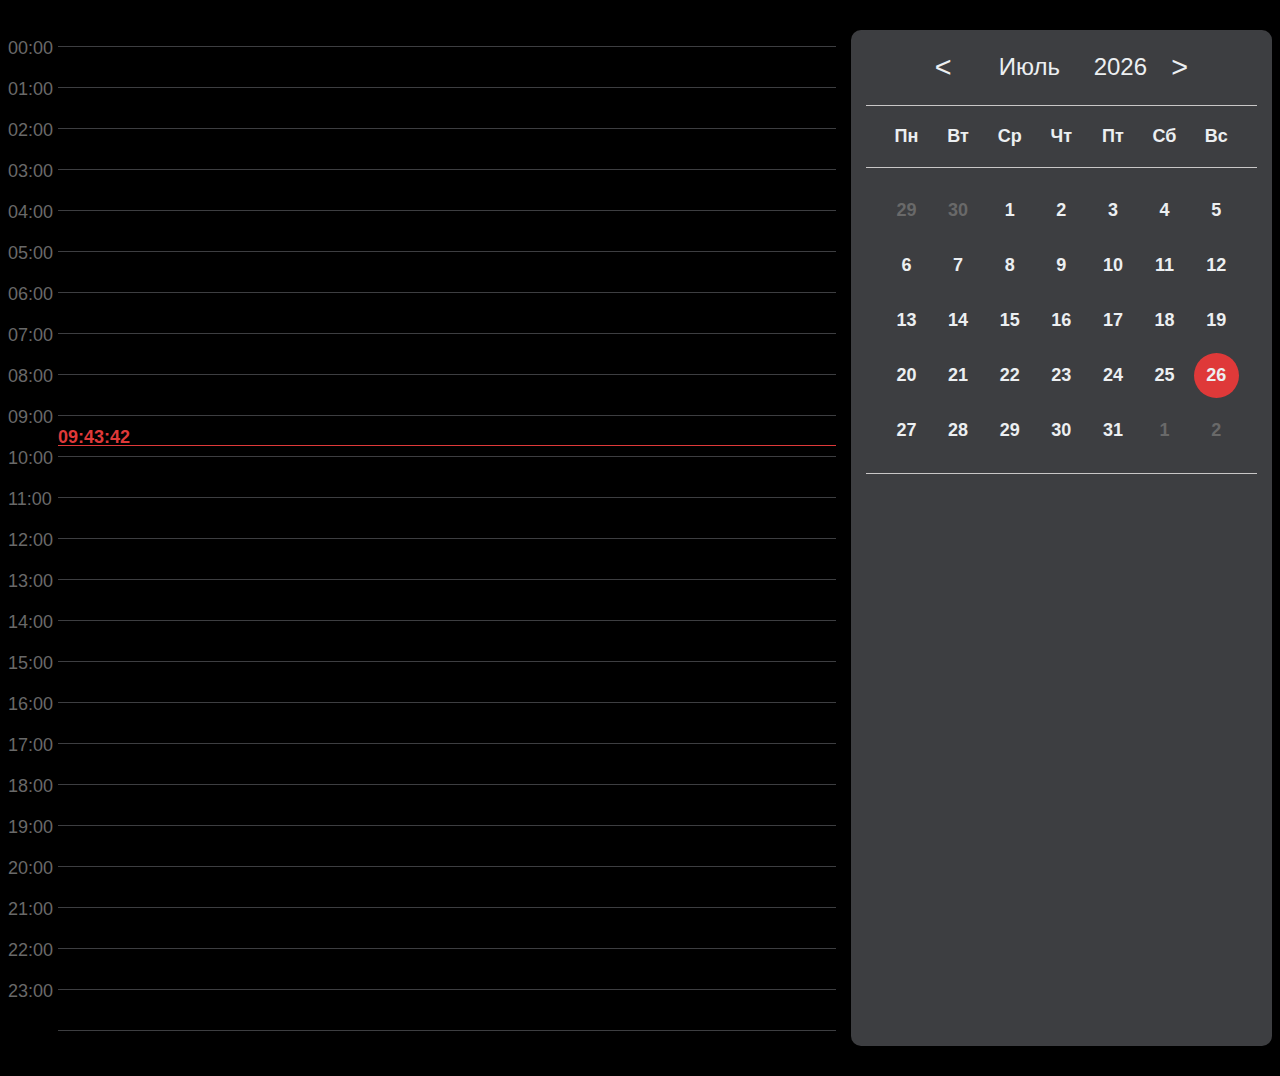
==== Calendar/index.html @ b625a657 "fix bag with day.toJSON()" ====
<!DOCTYPE html>
<html lang="en">

<head>
    <meta charset="UTF-8">
    <meta http-equiv="X-UA-Compatible" content="IE=edge">
    <meta name="viewport" content="width=device-width, initial-scale=1.0">
    <title>Document</title>
    <link rel="stylesheet" href="style.css">
    <script src="timeLineInSchedule.js" type="module"></script>
    <script src="schedule.js" type="module"></script>
    <script src="calendar.js" type="module"></script>
    <script src="app.js" type="module"></script>
</head>

<body>
<div class="container">
    <div class="schedule">
        <ul class="schedule-timeBlocks">
            <li class="timeline"></li>
            <li class="schedule-timeBlock"></li>
            <li class="schedule-timeBlock"></li>
            <li class="schedule-timeBlock"></li>
            <li class="schedule-timeBlock"></li>
            <li class="schedule-timeBlock"></li>
            <li class="schedule-timeBlock"></li>
            <li class="schedule-timeBlock"></li>
            <li class="schedule-timeBlock"></li>
            <li class="schedule-timeBlock"></li>
            <li class="schedule-timeBlock"></li>
            <li class="schedule-timeBlock"></li>
            <li class="schedule-timeBlock"></li>
            <li class="schedule-timeBlock"></li>
            <li class="schedule-timeBlock"></li>
            <li class="schedule-timeBlock"></li>
            <li class="schedule-timeBlock"></li>
            <li class="schedule-timeBlock"></li>
            <li class="schedule-timeBlock"></li>
            <li class="schedule-timeBlock"></li>
            <li class="schedule-timeBlock"></li>
            <li class="schedule-timeBlock"></li>
            <li class="schedule-timeBlock"></li>
            <li class="schedule-timeBlock"></li>
            <li class="schedule-timeBlock"></li>
        </ul>
    </div>
    <div class="cal">
        <ul class="cal-header">
            <li class="btn">
                <button class="btn-prev">&#60</button>
            </li>
            <li class="cal-header-month">
                <select class="select-month" name="month">
                    <option value="1">Январь</option>
                    <option value="2">Февраль</option>
                    <option value="3">Март</option>
                    <option value="4">Апрель</option>
                    <option value="5">Май</option>
                    <option value="6">Июнь</option>
                    <option value="7">Июль</option>
                    <option value="8" selected>Август</option>
                    <option value="9">Сентябрь</option>
                    <option value="10">Октябрь</option>
                    <option value="11">Ноябрь</option>
                    <option value="12">Декабрь</option>
                </select>
                </li>
                <li class="cal-header-year">
                    <select class="select-year" name="year">
                        <option value="2020">2020</option>
                        <option value="2021" selected>2021</option>
                        <option value="2022">2022</option>
                        <option value="2023">2023</option>
                        <option value="2024">2024</option>
                        <option value="2025">2025</option>
                    </select>
                </li>
                <li class="btn">
                    <button class="btn-next">&#62</button>
                </li>
            </ul>
            <ul class="cal-week-days">
                <li class="cal-week-day">Пн</li>
                <li class="cal-week-day">Вт</li>
                <li class="cal-week-day">Ср</li>
                <li class="cal-week-day">Чт</li>
                <li class="cal-week-day">Пт</li>
                <li class="cal-week-day">Сб</li>
                <li class="cal-week-day">Вс</li>
            </ul>
            <ul class="cal-days">
                <li class="cal-day cal-day--not-in-month"><a href="?day=2021-07-31" aria-label="Sat Jul 31 2021">31</a>
                </li>
                <li class="cal-day"><a href="?day=2021-08-01" aria-label="Sun Aug 01 2021">1</a></li>
            </ul>
        </div>
    </div>
</body>

</html>
---- Calendar/style.css ----
body {
    font-size: 18px;
    font-family: sans-serif;
    color: #ECEFF1;
    background-color: #000;
    box-sizing: border-box;
}

.container {
    width: 100%;
    margin: 30px auto;
    display: grid;
    grid-template-columns: 2fr 1fr;


}

.schedule {

}

.schedule-timeBlocks {
    list-style: none;
    margin: 0;
    margin-top: 15px;
    margin-bottom: 15px;
    padding-left: 50px;
    padding-right: 15px;
    display: flex;
    flex-direction: column;
    align-items: stretch;
    align-content: stretch;
}

.schedule-timeBlock {
    height: 40px;
    border-top: #3d3e41 solid 1px;
    border-left: none;
    border-right: none;
    width: 100%;
    align-self: stretch;
    position: relative;
}

.timeline {
    padding: 0;
    margin: 0;
    border-bottom: 1px solid rgb(223, 57, 57);
    color: rgb(223, 57, 57);
    position: relative;
    width: 100%;
    top: 0px;
    z-index: 10;
}

.timeline::before {
    content: attr(data-before);
    font-size: 1em;
    font-weight: 600;
    position: absolute;
    top: -18px;
    left: 0;
    z-index: 10;
}

li.schedule-timeBlock:last-child {
    border-bottom: #3d3e41 solid 1px;
}

li.schedule-timeBlock::before {
    color: #696969;
    font-size: 1em;
    position: absolute;
    top: -9px;
    left: -50px;
}

li.schedule-timeBlock:nth-child(2)::before {
    content: '00:00';
}

li.schedule-timeBlock:nth-child(3)::before {
    content: '01:00';
}

li.schedule-timeBlock:nth-child(4)::before {
    content: '02:00';
}

li.schedule-timeBlock:nth-child(5)::before {
    content: '03:00';
}

li.schedule-timeBlock:nth-child(6)::before {
    content: '04:00';
}

li.schedule-timeBlock:nth-child(7)::before {
    content: '05:00';
}

li.schedule-timeBlock:nth-child(8)::before {
    content: '06:00';
}

li.schedule-timeBlock:nth-child(9)::before {
    content: '07:00';
}

li.schedule-timeBlock:nth-child(10)::before {
    content: '08:00';
}

li.schedule-timeBlock:nth-child(11)::before {
    content: '09:00';
}

li.schedule-timeBlock:nth-child(12)::before {
    content: '10:00';
}

li.schedule-timeBlock:nth-child(13)::before {
    content: '11:00';
}

li.schedule-timeBlock:nth-child(14)::before {
    content: '12:00';
}

li.schedule-timeBlock:nth-child(15)::before {
    content: '13:00';
}

li.schedule-timeBlock:nth-child(16)::before {
    content: '14:00';
}

li.schedule-timeBlock:nth-child(17)::before {
    content: '15:00';
}

li.schedule-timeBlock:nth-child(18)::before {
    content: '16:00';
}

li.schedule-timeBlock:nth-child(19)::before {
    content: '17:00';
}

li.schedule-timeBlock:nth-child(20)::before {
    content: '18:00';
}

li.schedule-timeBlock:nth-child(21)::before {
    content: '19:00';
}

li.schedule-timeBlock:nth-child(22)::before {
    content: '20:00';
}

li.schedule-timeBlock:nth-child(23)::before {
    content: '21:00';
}

li.schedule-timeBlock:nth-child(24)::before {
    content: '22:00';
}

li.schedule-timeBlock:nth-child(25)::before {
    content: '23:00';
}


.cal {
    display: flex;
    flex-direction: column;
    flex-wrap: nowrap;
    align-content: stretch;
    max-width: 400px;
    border-radius: 10px;
    background-color: #3d3e41;
    padding-right: 15px;
    padding-left: 15px;
}

.cal ul {
    list-style: none;
    margin: 0;
    padding: 15px 15px;
}

.cal .cal-week-days {
    padding: 8px 15px;
}

.cal-header {
    display: flex;
    flex-direction: row;
    flex-wrap: nowrap;
    align-content: center;
    justify-content: center;
    align-items: center;

    font-size: 24px;
    font-weight: bold;
    border-bottom: 1px solid rgb(201, 199, 199);
}
.btn-prev, .btn-next {
    margin: 0 5px;
    padding: 0;
    height: 1.2em;
    width: 1.2em;
    font-size: 1.2em;
    background-color: transparent;
    color: #ECEFF1;
    border: none;
}
.btn-prev:hover, .btn-next:hover {
    cursor: pointer;
}
.cal-header-month, .cal-header-year, .btn {
    padding: 5px;
}
.select-month, .select-year {
    font-size: 1em;
    font-family: sans-serif;
    color: #ECEFF1;
    background-color: #3d3e41;
    border: none;
    appearance: none;
    box-sizing: content-box;
    margin: 0;
    padding: 0;
    text-align-last: center;
    width: 100%;
}

/*.select-month option, .select-year  option{*/
/*    padding: 5px;*/
/*}*/
.cal-week-days, .cal-days {
    display: grid;
    grid-template-columns: repeat(7, 1fr);
    justify-items: center;
    align-items: center;
    justify-content: center;
    align-content: center;

    font-weight: bold;

}

.cal-days {
    border-bottom: 1px solid rgb(201, 199, 199);
}

.cal-week-days {
    border-bottom: 1px solid rgb(201, 199, 199);
}

.cal-week-day, .cal-day, .cal-day a {
    width: 2.5em;
    height: 2.5em;
    text-align: center;
    line-height: 2.5em;
}

.cal-day.cal-day--not-in-month > a {
    color: #696969;
}

.cal-day {
    margin: 5px 0;
}

.cal-day a {
    font-size: 18px;
    font-family: sans-serif;
    color: #ECEFF1;
    text-decoration: none;
    display: block;
}

.cal-day a.active-day {
    border-radius: 50%;
    background-color: #ECEFF1;
    color: #696969;
}
/*.cal-day a:hover {*/
/*    border-radius: 50%;*/
/*    background-color: #ECEFF1;*/
/*    color: rgb(29, 28, 28);*/
/*}*/
.now-day {
    border-radius: 50%;
    background-color: rgb(223, 57, 57);
    color: rgb(29, 28, 28);
}
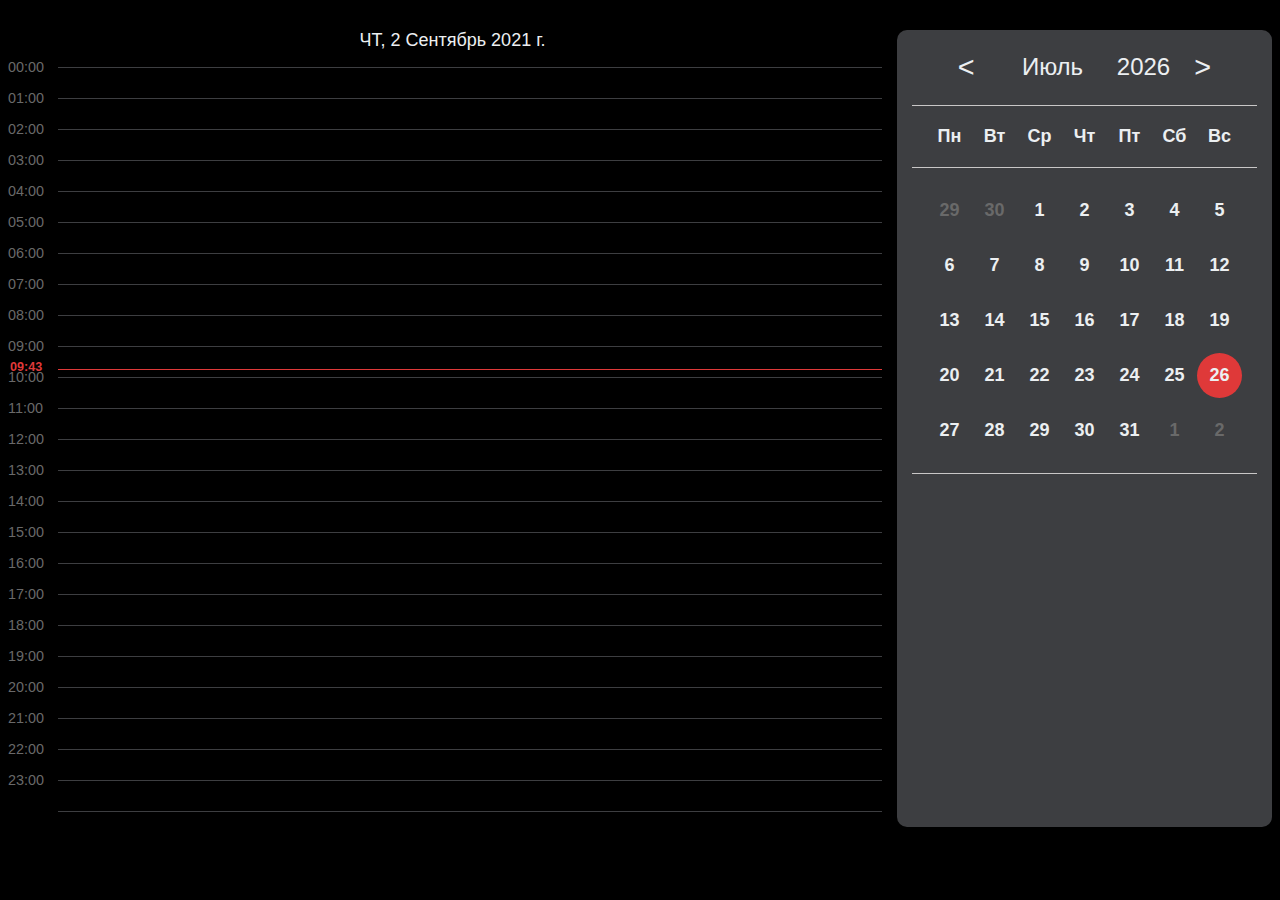
==== commit 8c5fb33b: "Верстка: начал адаптив" ====
--- a/Calendar/index.html
+++ b/Calendar/index.html
@@ -16,6 +16,7 @@
 <body>
 <div class="container">
     <div class="schedule">
+        <div class="schedule-header">ЧТ, 2 Сентябрь 2021 г.</div>
         <ul class="schedule-timeBlocks">
             <li class="timeline"></li>
             <li class="schedule-timeBlock"></li>
--- a/Calendar/style.css
+++ b/Calendar/style.css
@@ -9,14 +9,19 @@
 .container {
     width: 100%;
     margin: 30px auto;
-    display: grid;
-    grid-template-columns: 2fr 1fr;
-
-
+    display: flex;
+    /*grid-template-columns: 2fr 1fr;*/
+    flex-direction: row;
+    flex-wrap: nowrap;
 }
 
 .schedule {
-
+    width: 100%;
+    order: 0;
+}
+
+.schedule-header {
+    text-align: center;
 }
 
 .schedule-timeBlocks {
@@ -33,7 +38,7 @@
 }
 
 .schedule-timeBlock {
-    height: 40px;
+    height: 30px;
     border-top: #3d3e41 solid 1px;
     border-left: none;
     border-right: none;
@@ -55,119 +60,119 @@
 
 .timeline::before {
     content: attr(data-before);
-    font-size: 1em;
+    font-size: 0.7em;
     font-weight: 600;
     position: absolute;
-    top: -18px;
-    left: 0;
+    top: -9px;
+    left: -48px;
     z-index: 10;
 }
 
-li.schedule-timeBlock:last-child {
+.schedule-timeBlock:last-child {
     border-bottom: #3d3e41 solid 1px;
 }
 
-li.schedule-timeBlock::before {
+.schedule-timeBlock::before {
     color: #696969;
-    font-size: 1em;
+    font-size: 0.8em;
     position: absolute;
     top: -9px;
     left: -50px;
 }
 
-li.schedule-timeBlock:nth-child(2)::before {
+.schedule-timeBlock:nth-child(2)::before {
     content: '00:00';
 }
 
-li.schedule-timeBlock:nth-child(3)::before {
+.schedule-timeBlock:nth-child(3)::before {
     content: '01:00';
 }
 
-li.schedule-timeBlock:nth-child(4)::before {
+.schedule-timeBlock:nth-child(4)::before {
     content: '02:00';
 }
 
-li.schedule-timeBlock:nth-child(5)::before {
+.schedule-timeBlock:nth-child(5)::before {
     content: '03:00';
 }
 
-li.schedule-timeBlock:nth-child(6)::before {
+.schedule-timeBlock:nth-child(6)::before {
     content: '04:00';
 }
 
-li.schedule-timeBlock:nth-child(7)::before {
+.schedule-timeBlock:nth-child(7)::before {
     content: '05:00';
 }
 
-li.schedule-timeBlock:nth-child(8)::before {
+.schedule-timeBlock:nth-child(8)::before {
     content: '06:00';
 }
 
-li.schedule-timeBlock:nth-child(9)::before {
+.schedule-timeBlock:nth-child(9)::before {
     content: '07:00';
 }
 
-li.schedule-timeBlock:nth-child(10)::before {
+.schedule-timeBlock:nth-child(10)::before {
     content: '08:00';
 }
 
-li.schedule-timeBlock:nth-child(11)::before {
+.schedule-timeBlock:nth-child(11)::before {
     content: '09:00';
 }
 
-li.schedule-timeBlock:nth-child(12)::before {
+.schedule-timeBlock:nth-child(12)::before {
     content: '10:00';
 }
 
-li.schedule-timeBlock:nth-child(13)::before {
+.schedule-timeBlock:nth-child(13)::before {
     content: '11:00';
 }
 
-li.schedule-timeBlock:nth-child(14)::before {
+.schedule-timeBlock:nth-child(14)::before {
     content: '12:00';
 }
 
-li.schedule-timeBlock:nth-child(15)::before {
+.schedule-timeBlock:nth-child(15)::before {
     content: '13:00';
 }
 
-li.schedule-timeBlock:nth-child(16)::before {
+.schedule-timeBlock:nth-child(16)::before {
     content: '14:00';
 }
 
-li.schedule-timeBlock:nth-child(17)::before {
+.schedule-timeBlock:nth-child(17)::before {
     content: '15:00';
 }
 
-li.schedule-timeBlock:nth-child(18)::before {
+.schedule-timeBlock:nth-child(18)::before {
     content: '16:00';
 }
 
-li.schedule-timeBlock:nth-child(19)::before {
+.schedule-timeBlock:nth-child(19)::before {
     content: '17:00';
 }
 
-li.schedule-timeBlock:nth-child(20)::before {
+.schedule-timeBlock:nth-child(20)::before {
     content: '18:00';
 }
 
-li.schedule-timeBlock:nth-child(21)::before {
+.schedule-timeBlock:nth-child(21)::before {
     content: '19:00';
 }
 
-li.schedule-timeBlock:nth-child(22)::before {
+.schedule-timeBlock:nth-child(22)::before {
     content: '20:00';
 }
 
-li.schedule-timeBlock:nth-child(23)::before {
+.schedule-timeBlock:nth-child(23)::before {
     content: '21:00';
 }
 
-li.schedule-timeBlock:nth-child(24)::before {
+.schedule-timeBlock:nth-child(24)::before {
     content: '22:00';
 }
 
-li.schedule-timeBlock:nth-child(25)::before {
+.schedule-timeBlock:nth-child(25)::before {
     content: '23:00';
 }
 
@@ -182,6 +187,7 @@
     background-color: #3d3e41;
     padding-right: 15px;
     padding-left: 15px;
+    order: 1;
 }
 
 .cal ul {
@@ -297,3 +303,17 @@
     background-color: rgb(223, 57, 57);
     color: rgb(29, 28, 28);
 }
+
+@media screen and (max-width: 425px) {
+    .container {
+        flex-wrap: wrap;
+    }
+
+    .schedule {
+        order: 0;
+    }
+
+    .cal {
+        order: -1;
+    }
+}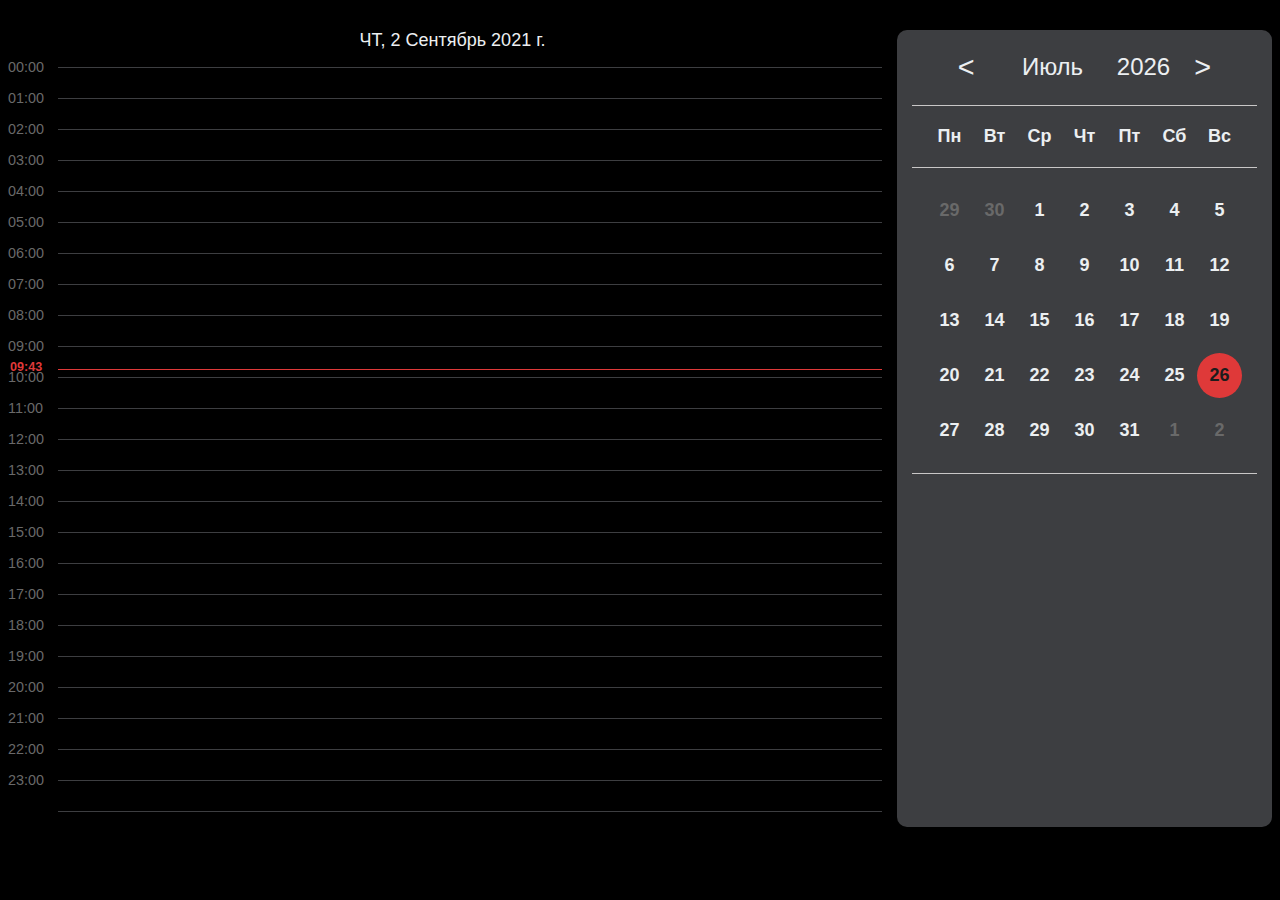
==== commit 9cb1031f: "переписал метод и логику создания и отрисовки createOption для selectMonth & selectYear" ====
--- a/Calendar/index.html
+++ b/Calendar/index.html
@@ -52,28 +52,12 @@
             </li>
             <li class="cal-header-month">
                 <select class="select-month" name="month">
-                    <option value="1">Январь</option>
-                    <option value="2">Февраль</option>
-                    <option value="3">Март</option>
-                    <option value="4">Апрель</option>
-                    <option value="5">Май</option>
-                    <option value="6">Июнь</option>
-                    <option value="7">Июль</option>
-                    <option value="8" selected>Август</option>
-                    <option value="9">Сентябрь</option>
-                    <option value="10">Октябрь</option>
-                    <option value="11">Ноябрь</option>
-                    <option value="12">Декабрь</option>
+
                 </select>
                 </li>
                 <li class="cal-header-year">
                     <select class="select-year" name="year">
-                        <option value="2020">2020</option>
-                        <option value="2021" selected>2021</option>
-                        <option value="2022">2022</option>
-                        <option value="2023">2023</option>
-                        <option value="2024">2024</option>
-                        <option value="2025">2025</option>
+
                     </select>
                 </li>
                 <li class="btn">
@@ -90,9 +74,9 @@
                 <li class="cal-week-day">Вс</li>
             </ul>
             <ul class="cal-days">
-                <li class="cal-day cal-day--not-in-month"><a href="?day=2021-07-31" aria-label="Sat Jul 31 2021">31</a>
-                </li>
-                <li class="cal-day"><a href="?day=2021-08-01" aria-label="Sun Aug 01 2021">1</a></li>
+<!--                <li class="cal-day cal-day&#45;&#45;not-in-month"><a href="?day=2021-07-31" aria-label="Sat Jul 31 2021">31</a>-->
+<!--                </li>-->
+<!--                <li class="cal-day"><a href="?day=2021-08-01" aria-label="Sun Aug 01 2021">1</a></li>-->
             </ul>
         </div>
     </div>
--- a/Calendar/style.css
+++ b/Calendar/style.css
@@ -54,7 +54,7 @@
     color: rgb(223, 57, 57);
     position: relative;
     width: 100%;
-    top: 0px;
+    top: 0;
     z-index: 10;
 }
 
@@ -288,7 +288,7 @@
     display: block;
 }
 
-.cal-day a.active-day {
+.cal-day .active-day {
     border-radius: 50%;
     background-color: #ECEFF1;
     color: #696969;
@@ -298,10 +298,15 @@
 /*    background-color: #ECEFF1;*/
 /*    color: rgb(29, 28, 28);*/
 /*}*/
-.now-day {
+.cal-day .now-day, .now-day.active-day {
     border-radius: 50%;
     background-color: rgb(223, 57, 57);
     color: rgb(29, 28, 28);
+}
+.now-day.active-day {
+    border-radius: 50%;
+    background-color: #ECEFF1;
+    color: rgb(223, 57, 57);
 }
 
 @media screen and (max-width: 425px) {
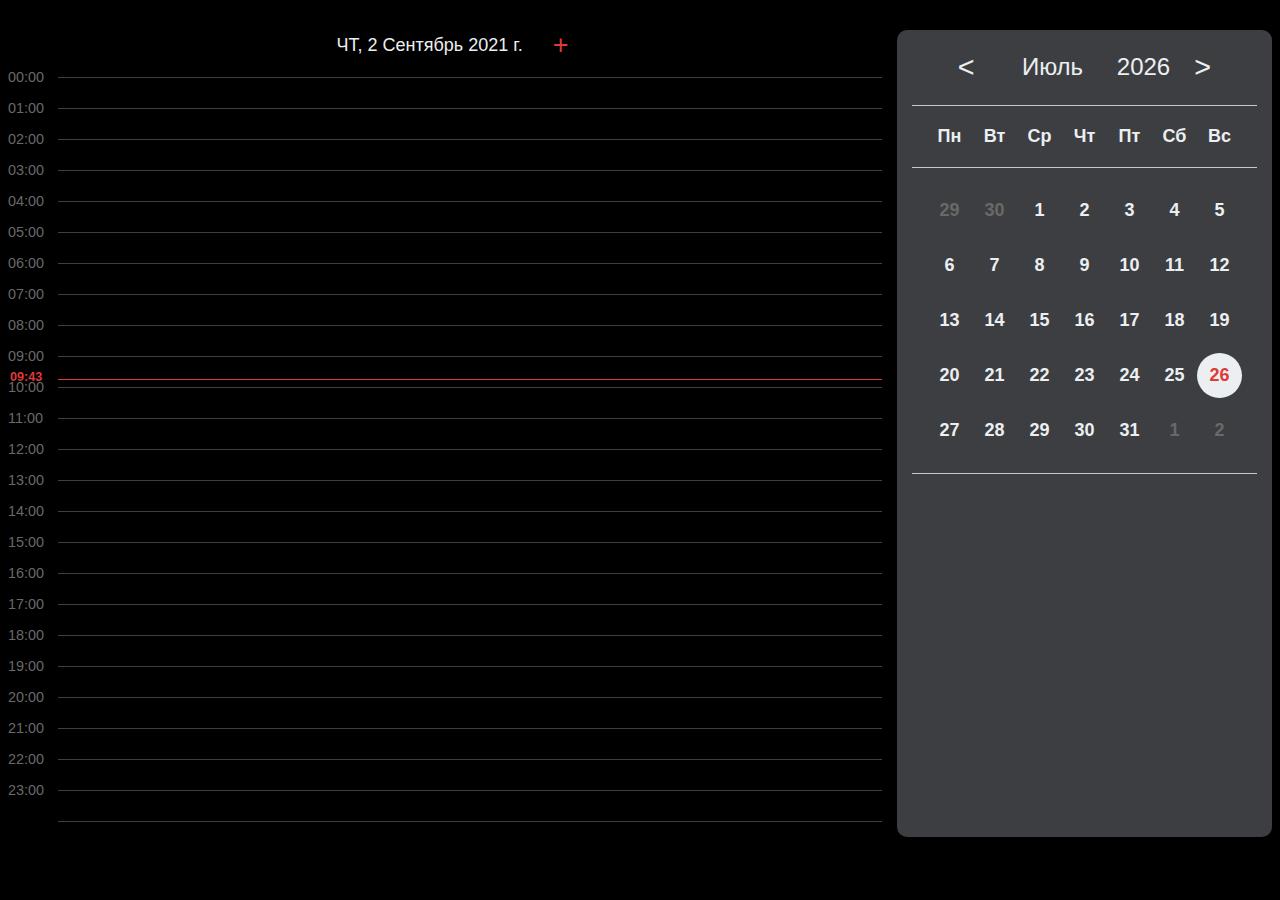
==== commit afeae2bc: "add modal" ====
--- a/Calendar/index.html
+++ b/Calendar/index.html
@@ -16,7 +16,10 @@
 <body>
 <div class="container">
     <div class="schedule">
-        <div class="schedule-header">ЧТ, 2 Сентябрь 2021 г.</div>
+        <div class="schedule-header">
+            <div class="shedule-title">ЧТ, 2 Сентябрь 2021 г.</div>
+            <button class="btn-addEvent" type="button">+</button>
+        </div>
         <ul class="schedule-timeBlocks">
             <li class="timeline"></li>
             <li class="schedule-timeBlock"></li>
@@ -74,10 +77,28 @@
                 <li class="cal-week-day">Вс</li>
             </ul>
             <ul class="cal-days">
-<!--                <li class="cal-day cal-day&#45;&#45;not-in-month"><a href="?day=2021-07-31" aria-label="Sat Jul 31 2021">31</a>-->
-<!--                </li>-->
-<!--                <li class="cal-day"><a href="?day=2021-08-01" aria-label="Sun Aug 01 2021">1</a></li>-->
+
             </ul>
+        </div>
+    </div>
+    <div id="addEvent" class="modal">
+        <div class="modal__body">
+            <div class="modal__content">
+                <form action="" class="eventForm">
+                    <div class="modal__header">
+                        <h2>Событие</h2>
+                        <a href="" class="modal__close">+</a>
+                    </div>
+                    <div class="modal__body">
+                            <label for="titleEvent"></label>
+                            <input type="text" id="titleEvent" class="titleEvent" placeholder="Название">
+                    </div>
+                    <div class="modal__footer">
+                        <button class="eventForm__submit" type="submit">Добавить</button>
+                        <button class="eventForm__cancel" type="reset">Отмена</button>
+                    </div>
+                </form>
+            </div>
         </div>
     </div>
 </body>
--- a/Calendar/style.css
+++ b/Calendar/style.css
@@ -21,7 +21,25 @@
 }
 
 .schedule-header {
+    display: flex;
+    flex-direction: row;
+    flex-wrap: nowrap;
+    align-content: center;
+    justify-content: center;
+    align-items: center;
+}
+
+.schedule-title {
     text-align: center;
+}
+.btn-addEvent {
+    margin-left: 30px;
+    color: rgb(223, 57, 57);
+    font-size: 1.5em;
+    padding: 0;
+    border: none;
+    background-color: transparent;
+    cursor: pointer;
 }
 
 .schedule-timeBlocks {
@@ -55,7 +73,7 @@
     position: relative;
     width: 100%;
     top: 0;
-    z-index: 10;
+    z-index: 0;
 }
 
 .timeline::before {
@@ -309,6 +327,93 @@
     color: rgb(223, 57, 57);
 }
 
+.modal {
+    position: fixed;
+    width: 100%;
+    height: 100%;
+    background-color: rgba(0, 0, 0, 0.8);
+    top: 0;
+    left: 0;
+    opacity: 0;
+    visibility: hidden;
+    transition: all 0.3s ease 0s;
+
+}
+.modal-visible {
+    opacity: 1;
+    visibility: visible;
+}
+
+.modal__header {
+    position: relative;
+}
+.modal__header h2 {
+    text-align: center;
+    margin: 5px 0;
+    font-size: 1.1em;
+    font-weight: 600;
+}
+
+.modal__body {
+    min-height: 100%;
+    display: flex;
+    justify-content: center;
+    align-items: center;
+    padding: 30px 10px;
+}
+.modal__content {
+    background-color: #3d3e41;
+    color: #ECEFF1;
+    max-width: 300px;
+    padding: 10px;
+    border-radius: 10px;
+}
+
+.modal__footer {
+    display: flex;
+    flex-direction: row;
+    flex-wrap: nowrap;
+    align-content: center;
+    justify-content: space-evenly;
+    align-items: center;
+}
+
+.modal__close {
+    position: absolute;
+    top: -15px;
+    right: 0;
+    font-size: 1.5em;
+    text-decoration: none;
+    color: rgb(223, 57, 57);
+    transform: rotate(45deg);
+}
+.eventForm .titleEvent {
+    border:none;
+    background-image:none;
+    background-color:transparent;
+    -webkit-box-shadow: none;
+    -moz-box-shadow: none;
+    box-shadow: none;
+    border-bottom: solid 1px #000000;
+    font-size: 1em;
+    color: #ECEFF1;
+}
+.eventForm .titleEvent:focus {
+    outline: none;
+    color: #ECEFF1;
+}
+.eventForm__submit, .eventForm__cancel {
+    color: rgb(223, 57, 57);
+    font-size: 1em;
+    padding: 0;
+    border: none;
+    background-color: transparent;
+    cursor: pointer;
+    font-size: 0.8em;
+    font-weight: 600;
+}
+
+
 @media screen and (max-width: 425px) {
     .container {
         flex-wrap: wrap;
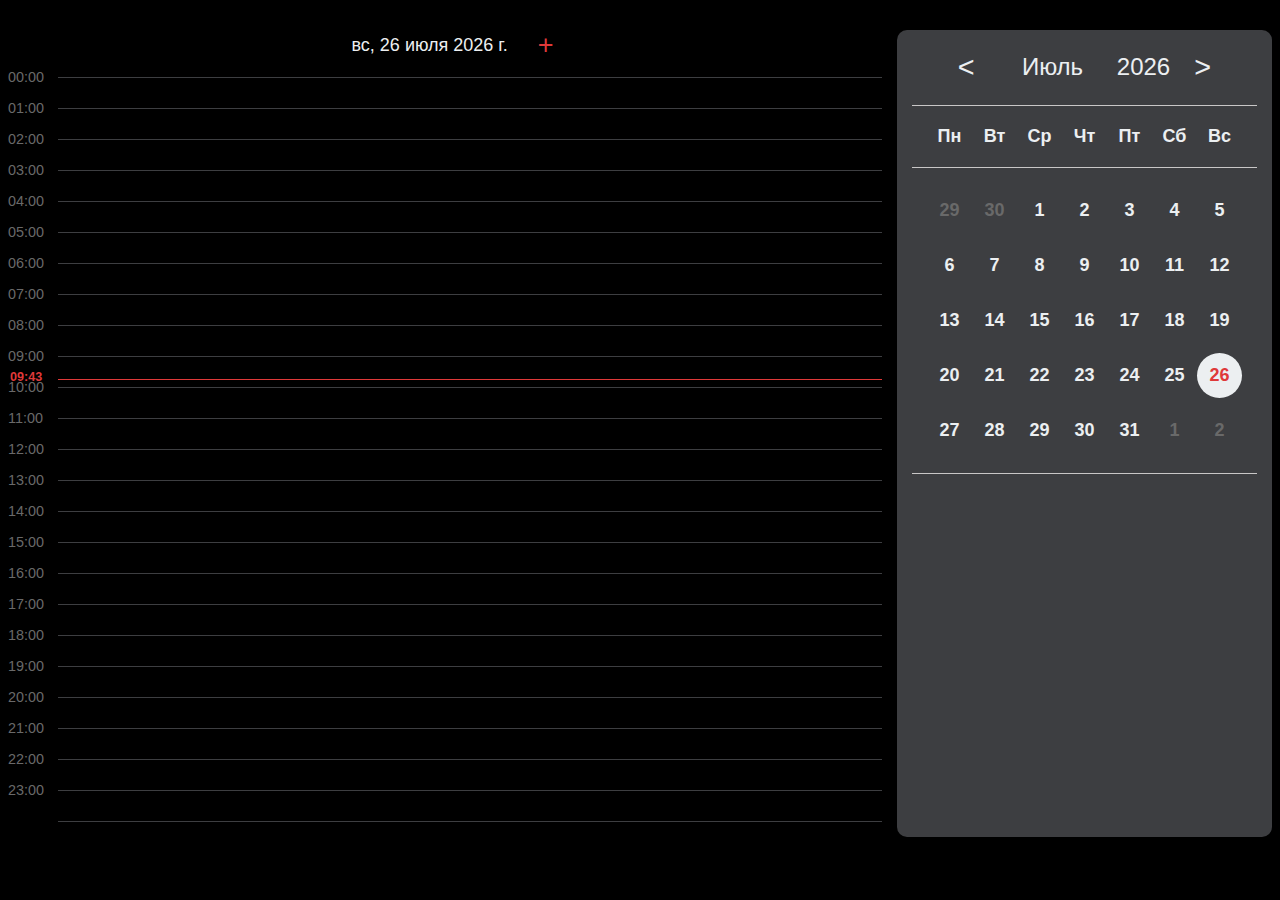
==== commit 4e094ca3: "add local storage records" ====
--- a/Calendar/index.html
+++ b/Calendar/index.html
@@ -17,7 +17,7 @@
 <div class="container">
     <div class="schedule">
         <div class="schedule-header">
-            <div class="shedule-title">ЧТ, 2 Сентябрь 2021 г.</div>
+            <div class="schedule-title"></div>
             <button class="btn-addEvent" type="button">+</button>
         </div>
         <ul class="schedule-timeBlocks">
@@ -90,8 +90,16 @@
                         <a href="" class="modal__close">+</a>
                     </div>
                     <div class="modal__body">
-                            <label for="titleEvent"></label>
-                            <input type="text" id="titleEvent" class="titleEvent" placeholder="Название">
+                        <label for="titleEvent"></label>
+                        <input type="text" id="titleEvent" class="titleEvent" placeholder="Название">
+                       <div class="wrapStartEvent">
+                           <label for="dateStartEvent">Начало: </label>
+                           <input type="datetime-local" id="dateStartEvent" class="dateEvent" required>
+                       </div>
+                        <div class="wrapEndEvent">
+                            <label for="dateEndEvent">Конец: </label>
+                            <input type="datetime-local" id="dateEndEvent" class="dateEvent" required>
+                        </div>
                     </div>
                     <div class="modal__footer">
                         <button class="eventForm__submit" type="submit">Добавить</button>
--- a/Calendar/style.css
+++ b/Calendar/style.css
@@ -44,9 +44,7 @@
 
 .schedule-timeBlocks {
     list-style: none;
-    margin: 0;
-    margin-top: 15px;
-    margin-bottom: 15px;
+    margin: 15px 0;
     padding-left: 50px;
     padding-right: 15px;
     display: flex;
@@ -360,6 +358,39 @@
     justify-content: center;
     align-items: center;
     padding: 30px 10px;
+    flex-direction: column;
+    flex-wrap: nowrap;
+    align-content: space-around;
+}
+.modal__body .wrapStartEvent,
+.modal__body .wrapEndEvent {
+    display: flex;
+    justify-content: space-around;
+    flex-direction: column;
+    flex-wrap: nowrap;
+    align-items: center;
+
+    margin: 15px 0;
+}
+.modal__body .wrapStartEvent label[for="dateStartEvent"],
+.modal__body .wrapEndEvent label[for="dateEndEvent"]{
+   align-self: flex-start;
+    margin-bottom: 5px;
+    font-size: 1em;
+
+}
+.modal__body .wrapStartEvent input[type="datetime-local"],
+.modal__body .wrapEndEvent input[type="datetime-local"]{
+    width: 210px;
+    border: none;
+    background-image:none;
+    background-color:transparent;
+    -webkit-box-shadow: none;
+    -moz-box-shadow: none;
+    box-shadow: none;
+    border-bottom: solid 1px #000000;
+    font-size: 0.8em;
+    color: #ECEFF1;
 }
 .modal__content {
     background-color: #3d3e41;
@@ -388,7 +419,7 @@
     transform: rotate(45deg);
 }
 .eventForm .titleEvent {
-    border:none;
+    border: none;
     background-image:none;
     background-color:transparent;
     -webkit-box-shadow: none;
@@ -404,7 +435,6 @@
 }
 .eventForm__submit, .eventForm__cancel {
     color: rgb(223, 57, 57);
-    font-size: 1em;
     padding: 0;
     border: none;
     background-color: transparent;
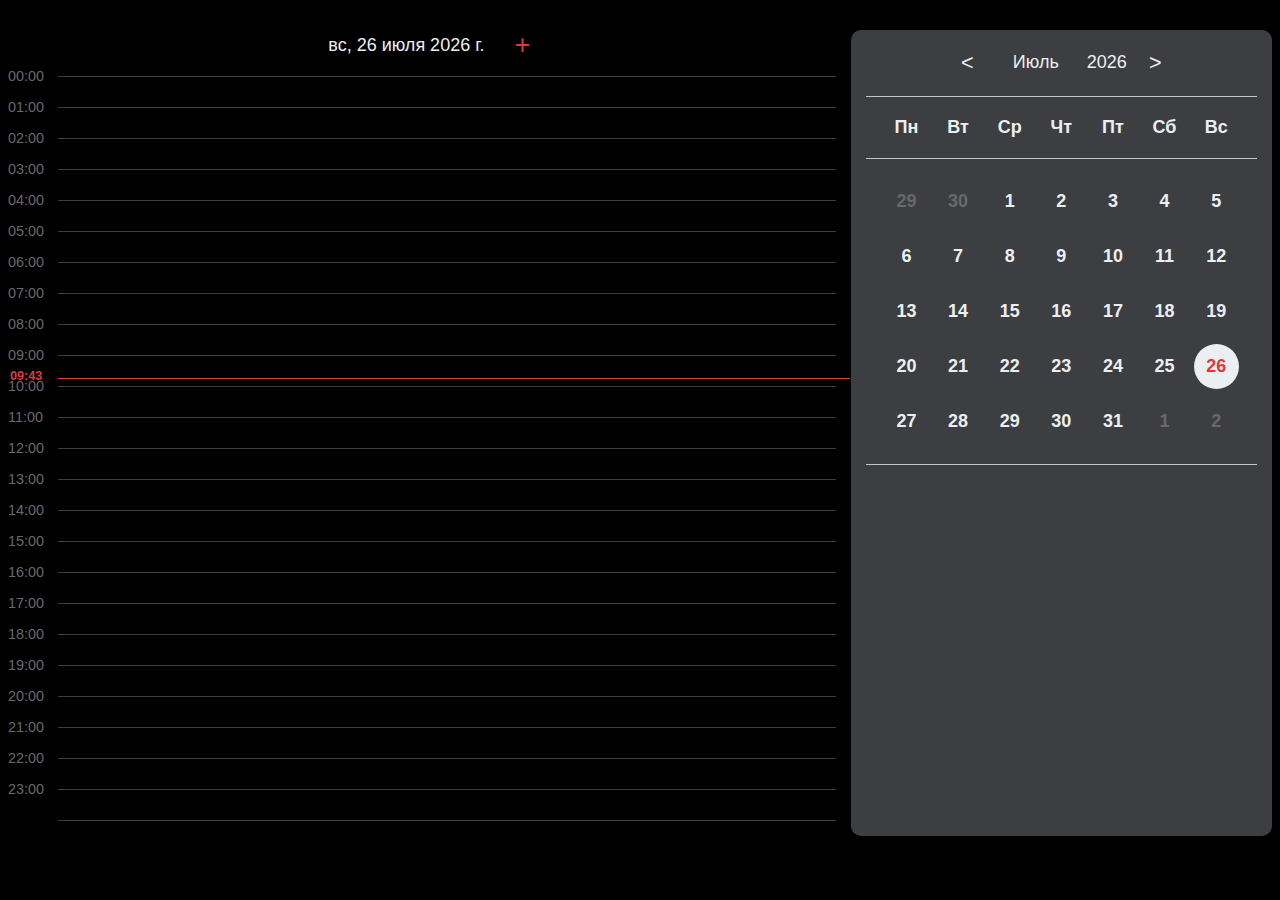
==== commit bf0362a8: "add render events" ====
--- a/Calendar/index.html
+++ b/Calendar/index.html
@@ -2,113 +2,116 @@
 <html lang="en">
 
 <head>
-    <meta charset="UTF-8">
-    <meta http-equiv="X-UA-Compatible" content="IE=edge">
-    <meta name="viewport" content="width=device-width, initial-scale=1.0">
-    <title>Document</title>
-    <link rel="stylesheet" href="style.css">
-    <script src="timeLineInSchedule.js" type="module"></script>
-    <script src="schedule.js" type="module"></script>
-    <script src="calendar.js" type="module"></script>
-    <script src="app.js" type="module"></script>
+  <meta charset="UTF-8">
+  <meta http-equiv="X-UA-Compatible" content="IE=edge">
+  <meta name="viewport" content="width=device-width, initial-scale=1.0">
+  <meta http-equiv="Permissions-Policy" content="interest-cohort=()"/>
+  <title>Calendar</title>
+  <link rel="stylesheet" href="style.css">
+  <script src="timeLineInSchedule.js" type="module"></script>
+  <script src="schedule.js" type="module"></script>
+  <script src="calendar.js" type="module"></script>
+  <script src="app.js" type="module"></script>
 </head>
 
 <body>
 <div class="container">
-    <div class="schedule">
-        <div class="schedule-header">
-            <div class="schedule-title"></div>
-            <button class="btn-addEvent" type="button">+</button>
+  <div class="schedule">
+    <div class="schedule-header">
+      <div class="schedule-title"></div>
+      <button class="btn-addEvent" type="button">+</button>
+    </div>
+    <ul class="schedule-timeBlocks">
+
+      <li class="timeline"></li>
+      <li class="schedule-timeBlock">
+      </li>
+      <li class="schedule-timeBlock"></li>
+      <li class="schedule-timeBlock"></li>
+      <li class="schedule-timeBlock"></li>
+      <li class="schedule-timeBlock"></li>
+      <li class="schedule-timeBlock"></li>
+      <li class="schedule-timeBlock"></li>
+      <li class="schedule-timeBlock"></li>
+      <li class="schedule-timeBlock"></li>
+      <li class="schedule-timeBlock"></li>
+      <li class="schedule-timeBlock"></li>
+      <li class="schedule-timeBlock"></li>
+      <li class="schedule-timeBlock"></li>
+      <li class="schedule-timeBlock"></li>
+      <li class="schedule-timeBlock"></li>
+      <li class="schedule-timeBlock"></li>
+      <li class="schedule-timeBlock"></li>
+      <li class="schedule-timeBlock"></li>
+      <li class="schedule-timeBlock"></li>
+      <li class="schedule-timeBlock"></li>
+      <li class="schedule-timeBlock"></li>
+      <li class="schedule-timeBlock"></li>
+      <li class="schedule-timeBlock"></li>
+      <li class="schedule-timeBlock"></li>
+    </ul>
+  </div>
+  <div class="cal">
+    <ul class="cal-header">
+      <li class="btn">
+        <button class="btn-prev">&#60</button>
+      </li>
+      <li class="cal-header-month">
+        <select class="select-month" name="month">
+
+        </select>
+      </li>
+      <li class="cal-header-year">
+        <select class="select-year" name="year">
+
+        </select>
+      </li>
+      <li class="btn">
+        <button class="btn-next">&#62</button>
+      </li>
+    </ul>
+    <ul class="cal-week-days">
+      <li class="cal-week-day">Пн</li>
+      <li class="cal-week-day">Вт</li>
+      <li class="cal-week-day">Ср</li>
+      <li class="cal-week-day">Чт</li>
+      <li class="cal-week-day">Пт</li>
+      <li class="cal-week-day">Сб</li>
+      <li class="cal-week-day">Вс</li>
+    </ul>
+    <ul class="cal-days">
+
+    </ul>
+  </div>
+</div>
+<div id="addEvent" class="modal">
+  <div class="modal__body">
+    <div class="modal__content">
+      <form action="" class="eventForm">
+        <div class="modal__header">
+          <h2>Событие</h2>
+          <a class="modal__close">+</a>
         </div>
-        <ul class="schedule-timeBlocks">
-            <li class="timeline"></li>
-            <li class="schedule-timeBlock"></li>
-            <li class="schedule-timeBlock"></li>
-            <li class="schedule-timeBlock"></li>
-            <li class="schedule-timeBlock"></li>
-            <li class="schedule-timeBlock"></li>
-            <li class="schedule-timeBlock"></li>
-            <li class="schedule-timeBlock"></li>
-            <li class="schedule-timeBlock"></li>
-            <li class="schedule-timeBlock"></li>
-            <li class="schedule-timeBlock"></li>
-            <li class="schedule-timeBlock"></li>
-            <li class="schedule-timeBlock"></li>
-            <li class="schedule-timeBlock"></li>
-            <li class="schedule-timeBlock"></li>
-            <li class="schedule-timeBlock"></li>
-            <li class="schedule-timeBlock"></li>
-            <li class="schedule-timeBlock"></li>
-            <li class="schedule-timeBlock"></li>
-            <li class="schedule-timeBlock"></li>
-            <li class="schedule-timeBlock"></li>
-            <li class="schedule-timeBlock"></li>
-            <li class="schedule-timeBlock"></li>
-            <li class="schedule-timeBlock"></li>
-            <li class="schedule-timeBlock"></li>
-        </ul>
+        <div class="modal__body">
+          <label for="titleEvent"></label>
+          <input type="text" id="titleEvent" class="titleEvent" placeholder="Название">
+          <div class="wrapStartEvent">
+            <label for="dateStartEvent">Начало: </label>
+            <input type="datetime-local" id="dateStartEvent" class="dateEvent" required>
+          </div>
+          <div class="wrapEndEvent">
+            <label for="dateEndEvent">Конец: </label>
+            <input type="datetime-local" id="dateEndEvent" class="dateEvent" required>
+          </div>
+        </div>
+        <div class="modal__footer">
+          <button class="eventForm__submit" type="submit">Добавить</button>
+          <button class="eventForm__cancel" type="reset">Отмена</button>
+        </div>
+      </form>
     </div>
-    <div class="cal">
-        <ul class="cal-header">
-            <li class="btn">
-                <button class="btn-prev">&#60</button>
-            </li>
-            <li class="cal-header-month">
-                <select class="select-month" name="month">
-
-                </select>
-                </li>
-                <li class="cal-header-year">
-                    <select class="select-year" name="year">
-
-                    </select>
-                </li>
-                <li class="btn">
-                    <button class="btn-next">&#62</button>
-                </li>
-            </ul>
-            <ul class="cal-week-days">
-                <li class="cal-week-day">Пн</li>
-                <li class="cal-week-day">Вт</li>
-                <li class="cal-week-day">Ср</li>
-                <li class="cal-week-day">Чт</li>
-                <li class="cal-week-day">Пт</li>
-                <li class="cal-week-day">Сб</li>
-                <li class="cal-week-day">Вс</li>
-            </ul>
-            <ul class="cal-days">
-
-            </ul>
-        </div>
-    </div>
-    <div id="addEvent" class="modal">
-        <div class="modal__body">
-            <div class="modal__content">
-                <form action="" class="eventForm">
-                    <div class="modal__header">
-                        <h2>Событие</h2>
-                        <a href="" class="modal__close">+</a>
-                    </div>
-                    <div class="modal__body">
-                        <label for="titleEvent"></label>
-                        <input type="text" id="titleEvent" class="titleEvent" placeholder="Название">
-                       <div class="wrapStartEvent">
-                           <label for="dateStartEvent">Начало: </label>
-                           <input type="datetime-local" id="dateStartEvent" class="dateEvent" required>
-                       </div>
-                        <div class="wrapEndEvent">
-                            <label for="dateEndEvent">Конец: </label>
-                            <input type="datetime-local" id="dateEndEvent" class="dateEvent" required>
-                        </div>
-                    </div>
-                    <div class="modal__footer">
-                        <button class="eventForm__submit" type="submit">Добавить</button>
-                        <button class="eventForm__cancel" type="reset">Отмена</button>
-                    </div>
-                </form>
-            </div>
-        </div>
-    </div>
+  </div>
+</div>
 </body>
 
 </html>--- a/Calendar/style.css
+++ b/Calendar/style.css
@@ -1,313 +1,318 @@
 body {
-    font-size: 18px;
-    font-family: sans-serif;
-    color: #ECEFF1;
-    background-color: #000;
-    box-sizing: border-box;
+  font-size: 18px;
+  font-family: sans-serif;
+  color: #ECEFF1;
+  background-color: #000;
+  box-sizing: border-box;
 }
 
 .container {
-    width: 100%;
-    margin: 30px auto;
-    display: flex;
-    /*grid-template-columns: 2fr 1fr;*/
-    flex-direction: row;
-    flex-wrap: nowrap;
+  width: 100%;
+  margin: 30px auto;
+  display: grid;
+  grid-template-columns: 2fr 1fr;
+  /*flex-direction: row;*/
+  /*flex-wrap: nowrap;*/
 }
 
 .schedule {
-    width: 100%;
-    order: 0;
+  width: 100%;
+  order: 0;
 }
 
 .schedule-header {
-    display: flex;
-    flex-direction: row;
-    flex-wrap: nowrap;
-    align-content: center;
-    justify-content: center;
-    align-items: center;
+  display: flex;
+  flex-direction: row;
+  flex-wrap: nowrap;
+  align-content: center;
+  justify-content: center;
+  align-items: center;
 }
 
 .schedule-title {
-    text-align: center;
+  text-align: center;
 }
 .btn-addEvent {
-    margin-left: 30px;
-    color: rgb(223, 57, 57);
-    font-size: 1.5em;
-    padding: 0;
-    border: none;
-    background-color: transparent;
-    cursor: pointer;
+  margin-left: 30px;
+  color: rgb(223, 57, 57);
+  font-size: 1.5em;
+  padding: 0;
+  border: none;
+  background-color: transparent;
+  cursor: pointer;
 }
 
 .schedule-timeBlocks {
-    list-style: none;
-    margin: 15px 0;
-    padding-left: 50px;
-    padding-right: 15px;
-    display: flex;
-    flex-direction: column;
-    align-items: stretch;
-    align-content: stretch;
+  position: relative;
+  list-style: none;
+  margin: 15px 0;
+  padding-left: 50px;
+  padding-right: 15px;
+  /*padding-top: 5px;*/
+  /*display: flex;*/
+  /*flex-direction: column;*/
+  /*align-items: stretch;*/
+  /*align-content: stretch;*/
+  /*overflow: hidden;*/
 }
 
 .schedule-timeBlock {
-    height: 30px;
-    border-top: #3d3e41 solid 1px;
-    border-left: none;
-    border-right: none;
-    width: 100%;
-    align-self: stretch;
-    position: relative;
+  height: 30px;
+  border-top: #3d3e41 solid 1px;
+  border-left: none;
+  border-right: none;
+  width: 100%;
+  align-self: stretch;
+  position: relative;
+
 }
 
 .timeline {
-    padding: 0;
-    margin: 0;
-    border-bottom: 1px solid rgb(223, 57, 57);
-    color: rgb(223, 57, 57);
-    position: relative;
-    width: 100%;
-    top: 0;
-    z-index: 0;
+  padding: 0;
+  margin: 0;
+  border-bottom: 1px solid rgb(223, 57, 57);
+  color: rgb(223, 57, 57);
+  position: absolute;
+  width: 94%;
+  top: 0;
+  z-index: 1;
 }
 
 .timeline::before {
-    content: attr(data-before);
-    font-size: 0.7em;
-    font-weight: 600;
-    position: absolute;
-    top: -9px;
-    left: -48px;
-    z-index: 10;
+  content: attr(data-before);
+  font-size: 0.7em;
+  font-weight: 600;
+  position: absolute;
+  top: -9px;
+  left: -48px;
+  z-index: 10;
 }
 
 .schedule-timeBlock:last-child {
-    border-bottom: #3d3e41 solid 1px;
+  border-bottom: #3d3e41 solid 1px;
 }
 
 .schedule-timeBlock::before {
-    color: #696969;
-    font-size: 0.8em;
-    position: absolute;
-    top: -9px;
-    left: -50px;
+  color: #696969;
+  font-size: 0.8em;
+  position: absolute;
+  top: -9px;
+  left: -50px;
 }
 
 .schedule-timeBlock:nth-child(2)::before {
-    content: '00:00';
+  content: '00:00';
 }
 
 .schedule-timeBlock:nth-child(3)::before {
-    content: '01:00';
+  content: '01:00';
 }
 
 .schedule-timeBlock:nth-child(4)::before {
-    content: '02:00';
+  content: '02:00';
 }
 
 .schedule-timeBlock:nth-child(5)::before {
-    content: '03:00';
+  content: '03:00';
 }
 
 .schedule-timeBlock:nth-child(6)::before {
-    content: '04:00';
+  content: '04:00';
 }
 
 .schedule-timeBlock:nth-child(7)::before {
-    content: '05:00';
+  content: '05:00';
 }
 
 .schedule-timeBlock:nth-child(8)::before {
-    content: '06:00';
+  content: '06:00';
 }
 
 .schedule-timeBlock:nth-child(9)::before {
-    content: '07:00';
+  content: '07:00';
 }
 
 .schedule-timeBlock:nth-child(10)::before {
-    content: '08:00';
+  content: '08:00';
 }
 
 .schedule-timeBlock:nth-child(11)::before {
-    content: '09:00';
+  content: '09:00';
 }
 
 .schedule-timeBlock:nth-child(12)::before {
-    content: '10:00';
+  content: '10:00';
 }
 
 .schedule-timeBlock:nth-child(13)::before {
-    content: '11:00';
+  content: '11:00';
 }
 
 .schedule-timeBlock:nth-child(14)::before {
-    content: '12:00';
+  content: '12:00';
 }
 
 .schedule-timeBlock:nth-child(15)::before {
-    content: '13:00';
+  content: '13:00';
 }
 
 .schedule-timeBlock:nth-child(16)::before {
-    content: '14:00';
+  content: '14:00';
 }
 
 .schedule-timeBlock:nth-child(17)::before {
-    content: '15:00';
+  content: '15:00';
 }
 
 .schedule-timeBlock:nth-child(18)::before {
-    content: '16:00';
+  content: '16:00';
 }
 
 .schedule-timeBlock:nth-child(19)::before {
-    content: '17:00';
+  content: '17:00';
 }
 
 .schedule-timeBlock:nth-child(20)::before {
-    content: '18:00';
+  content: '18:00';
 }
 
 .schedule-timeBlock:nth-child(21)::before {
-    content: '19:00';
+  content: '19:00';
 }
 
 .schedule-timeBlock:nth-child(22)::before {
-    content: '20:00';
+  content: '20:00';
 }
 
 .schedule-timeBlock:nth-child(23)::before {
-    content: '21:00';
+  content: '21:00';
 }
 
 .schedule-timeBlock:nth-child(24)::before {
-    content: '22:00';
+  content: '22:00';
 }
 
 .schedule-timeBlock:nth-child(25)::before {
-    content: '23:00';
+  content: '23:00';
 }
 
 
 .cal {
-    display: flex;
-    flex-direction: column;
-    flex-wrap: nowrap;
-    align-content: stretch;
-    max-width: 400px;
-    border-radius: 10px;
-    background-color: #3d3e41;
-    padding-right: 15px;
-    padding-left: 15px;
-    order: 1;
+  display: flex;
+  flex-direction: column;
+  flex-wrap: nowrap;
+  align-content: stretch;
+  max-width: 400px;
+  border-radius: 10px;
+  background-color: #3d3e41;
+  padding-right: 15px;
+  padding-left: 15px;
+  order: 1;
+  font-size: 1em;
 }
 
 .cal ul {
-    list-style: none;
-    margin: 0;
-    padding: 15px 15px;
+  list-style: none;
+  margin: 0;
+  padding: 15px 15px;
 }
 
 .cal .cal-week-days {
-    padding: 8px 15px;
+  padding: 8px 15px;
 }
 
 .cal-header {
-    display: flex;
-    flex-direction: row;
-    flex-wrap: nowrap;
-    align-content: center;
-    justify-content: center;
-    align-items: center;
-
-    font-size: 24px;
-    font-weight: bold;
-    border-bottom: 1px solid rgb(201, 199, 199);
+  display: flex;
+  flex-direction: row;
+  flex-wrap: nowrap;
+  align-content: center;
+  justify-content: center;
+  align-items: center;
+
+  font-size: 1em;
+  font-weight: bold;
+  border-bottom: 1px solid rgb(201, 199, 199);
 }
 .btn-prev, .btn-next {
-    margin: 0 5px;
-    padding: 0;
-    height: 1.2em;
-    width: 1.2em;
-    font-size: 1.2em;
-    background-color: transparent;
-    color: #ECEFF1;
-    border: none;
+  margin: 0 5px;
+  padding: 0;
+  height: 1.2em;
+  width: 1.2em;
+  font-size: 1.2em;
+  background-color: transparent;
+  color: #ECEFF1;
+  border: none;
 }
 .btn-prev:hover, .btn-next:hover {
-    cursor: pointer;
+  cursor: pointer;
 }
 .cal-header-month, .cal-header-year, .btn {
-    padding: 5px;
+  padding: 5px;
 }
 .select-month, .select-year {
-    font-size: 1em;
-    font-family: sans-serif;
-    color: #ECEFF1;
-    background-color: #3d3e41;
-    border: none;
-    appearance: none;
-    box-sizing: content-box;
-    margin: 0;
-    padding: 0;
-    text-align-last: center;
-    width: 100%;
+  font-size: 1em;
+  font-family: sans-serif;
+  color: #ECEFF1;
+  background-color: #3d3e41;
+  border: none;
+  appearance: none;
+  box-sizing: content-box;
+  margin: 0;
+  padding: 0;
+  text-align-last: center;
+  width: 100%;
 }
 
 /*.select-month option, .select-year  option{*/
 /*    padding: 5px;*/
 /*}*/
 .cal-week-days, .cal-days {
-    display: grid;
-    grid-template-columns: repeat(7, 1fr);
-    justify-items: center;
-    align-items: center;
-    justify-content: center;
-    align-content: center;
-
-    font-weight: bold;
+  display: grid;
+  grid-template-columns: repeat(7, 1fr);
+  justify-items: center;
+  align-items: center;
+  justify-content: center;
+  align-content: center;
+
+  font-weight: bold;
 
 }
 
 .cal-days {
-    border-bottom: 1px solid rgb(201, 199, 199);
+  border-bottom: 1px solid rgb(201, 199, 199);
 }
 
 .cal-week-days {
-    border-bottom: 1px solid rgb(201, 199, 199);
+  border-bottom: 1px solid rgb(201, 199, 199);
 }
 
 .cal-week-day, .cal-day, .cal-day a {
-    width: 2.5em;
-    height: 2.5em;
-    text-align: center;
-    line-height: 2.5em;
+  width: 2.5em;
+  height: 2.5em;
+  text-align: center;
+  line-height: 2.5em;
 }
 
 .cal-day.cal-day--not-in-month > a {
-    color: #696969;
+  color: #696969;
 }
 
 .cal-day {
-    margin: 5px 0;
+  margin: 5px 0;
 }
 
 .cal-day a {
-    font-size: 18px;
-    font-family: sans-serif;
-    color: #ECEFF1;
-    text-decoration: none;
-    display: block;
+  font-size: 18px;
+  font-family: sans-serif;
+  color: #ECEFF1;
+  text-decoration: none;
+  display: block;
 }
 
 .cal-day .active-day {
-    border-radius: 50%;
-    background-color: #ECEFF1;
-    color: #696969;
+  border-radius: 50%;
+  background-color: #ECEFF1;
+  color: #696969;
 }
 /*.cal-day a:hover {*/
 /*    border-radius: 50%;*/
@@ -315,145 +320,184 @@
 /*    color: rgb(29, 28, 28);*/
 /*}*/
 .cal-day .now-day, .now-day.active-day {
-    border-radius: 50%;
-    background-color: rgb(223, 57, 57);
-    color: rgb(29, 28, 28);
+  border-radius: 50%;
+  background-color: rgb(223, 57, 57);
+  color: rgb(29, 28, 28);
 }
 .now-day.active-day {
-    border-radius: 50%;
-    background-color: #ECEFF1;
-    color: rgb(223, 57, 57);
-}
+  border-radius: 50%;
+  background-color: #ECEFF1;
+  color: rgb(223, 57, 57);
+}
+
+.event {
+  position: absolute;
+  z-index: 1;
+
+  display: flex;
+  flex-direction: row;
+  flex-wrap: nowrap;
+  align-content: center;
+  justify-content: space-between;
+  align-items: stretch;
+
+  min-width: 150px;
+  min-height: 10px;
+  background-color: rgb(30 72 23);
+  border: #118125 solid 2px;
+  border-radius: 5px;
+  padding: 3px 7px;
+  box-sizing: border-box;
+
+}
+.event__title {
+  font-size: 0.7em;
+  line-height: 1;
+  margin: 0 10px 0 0;
+}
+.event__btn {
+  color: rgb(223, 57, 57);
+  padding: 2px;
+  border: none;
+  background-color: transparent;
+  cursor: pointer;
+  font-size: 0.7em;
+  font-weight: 600;
+}
+/*.event__btn:hover {*/
+/*    cursor: pointer;*/
+/*}*/
 
 .modal {
-    position: fixed;
-    width: 100%;
-    height: 100%;
-    background-color: rgba(0, 0, 0, 0.8);
-    top: 0;
-    left: 0;
-    opacity: 0;
-    visibility: hidden;
-    transition: all 0.3s ease 0s;
+  position: fixed;
+  width: 100%;
+  height: 100%;
+  background-color: rgba(0, 0, 0, 0.8);
+  top: 0;
+  left: 0;
+  opacity: 0;
+  visibility: hidden;
+  transition: all 0.3s ease 0s;
 
 }
 .modal-visible {
-    opacity: 1;
-    visibility: visible;
+  opacity: 1;
+  visibility: visible;
 }
 
 .modal__header {
-    position: relative;
+  position: relative;
 }
 .modal__header h2 {
-    text-align: center;
-    margin: 5px 0;
-    font-size: 1.1em;
-    font-weight: 600;
+  text-align: center;
+  margin: 5px 0;
+  font-size: 1.1em;
+  font-weight: 600;
 }
 
 .modal__body {
-    min-height: 100%;
-    display: flex;
-    justify-content: center;
-    align-items: center;
-    padding: 30px 10px;
-    flex-direction: column;
-    flex-wrap: nowrap;
-    align-content: space-around;
+  min-height: 100%;
+  display: flex;
+  justify-content: center;
+  align-items: center;
+  padding: 30px 10px;
+  flex-direction: column;
+  flex-wrap: nowrap;
+  align-content: space-around;
 }
 .modal__body .wrapStartEvent,
 .modal__body .wrapEndEvent {
-    display: flex;
-    justify-content: space-around;
-    flex-direction: column;
-    flex-wrap: nowrap;
-    align-items: center;
-
-    margin: 15px 0;
+  display: flex;
+  justify-content: space-around;
+  flex-direction: column;
+  flex-wrap: nowrap;
+  align-items: center;
+
+  margin: 15px 0;
 }
 .modal__body .wrapStartEvent label[for="dateStartEvent"],
 .modal__body .wrapEndEvent label[for="dateEndEvent"]{
-   align-self: flex-start;
-    margin-bottom: 5px;
-    font-size: 1em;
+  align-self: flex-start;
+  margin-bottom: 5px;
+  font-size: 1em;
 
 }
 .modal__body .wrapStartEvent input[type="datetime-local"],
 .modal__body .wrapEndEvent input[type="datetime-local"]{
-    width: 210px;
-    border: none;
-    background-image:none;
-    background-color:transparent;
-    -webkit-box-shadow: none;
-    -moz-box-shadow: none;
-    box-shadow: none;
-    border-bottom: solid 1px #000000;
-    font-size: 0.8em;
-    color: #ECEFF1;
+  width: 210px;
+  border: none;
+  background-image:none;
+  background-color:transparent;
+  -webkit-box-shadow: none;
+  -moz-box-shadow: none;
+  box-shadow: none;
+  border-bottom: solid 1px #000000;
+  font-size: 0.8em;
+  color: #ECEFF1;
 }
 .modal__content {
-    background-color: #3d3e41;
-    color: #ECEFF1;
-    max-width: 300px;
-    padding: 10px;
-    border-radius: 10px;
+  background-color: #3d3e41;
+  color: #ECEFF1;
+  max-width: 300px;
+  padding: 10px;
+  border-radius: 10px;
 }
 
 .modal__footer {
-    display: flex;
-    flex-direction: row;
-    flex-wrap: nowrap;
-    align-content: center;
-    justify-content: space-evenly;
-    align-items: center;
+  display: flex;
+  flex-direction: row;
+  flex-wrap: nowrap;
+  align-content: center;
+  justify-content: space-evenly;
+  align-items: center;
 }
 
 .modal__close {
-    position: absolute;
-    top: -15px;
-    right: 0;
-    font-size: 1.5em;
-    text-decoration: none;
-    color: rgb(223, 57, 57);
-    transform: rotate(45deg);
+  position: absolute;
+  top: -15px;
+  right: 0;
+  font-size: 1.5em;
+  text-decoration: none;
+  color: rgb(223, 57, 57);
+  transform: rotate(45deg);
+  cursor: pointer;
 }
 .eventForm .titleEvent {
-    border: none;
-    background-image:none;
-    background-color:transparent;
-    -webkit-box-shadow: none;
-    -moz-box-shadow: none;
-    box-shadow: none;
-    border-bottom: solid 1px #000000;
-    font-size: 1em;
-    color: #ECEFF1;
+  border: none;
+  background-image:none;
+  background-color:transparent;
+  -webkit-box-shadow: none;
+  -moz-box-shadow: none;
+  box-shadow: none;
+  border-bottom: solid 1px #000000;
+  font-size: 1em;
+  color: #ECEFF1;
 }
 .eventForm .titleEvent:focus {
-    outline: none;
-    color: #ECEFF1;
+  outline: none;
+  color: #ECEFF1;
 }
 .eventForm__submit, .eventForm__cancel {
-    color: rgb(223, 57, 57);
-    padding: 0;
-    border: none;
-    background-color: transparent;
-    cursor: pointer;
-    font-size: 0.8em;
-    font-weight: 600;
+  color: rgb(223, 57, 57);
+  padding: 0;
+  border: none;
+  background-color: transparent;
+  cursor: pointer;
+  font-size: 0.8em;
+  font-weight: 600;
 }
 
 
 @media screen and (max-width: 425px) {
-    .container {
-        flex-wrap: wrap;
-    }
-
-    .schedule {
-        order: 0;
-    }
-
-    .cal {
-        order: -1;
-    }
+  .container {
+    flex-wrap: wrap;
+  }
+
+  .schedule {
+    order: 0;
+  }
+
+  .cal {
+    order: -1;
+  }
 }